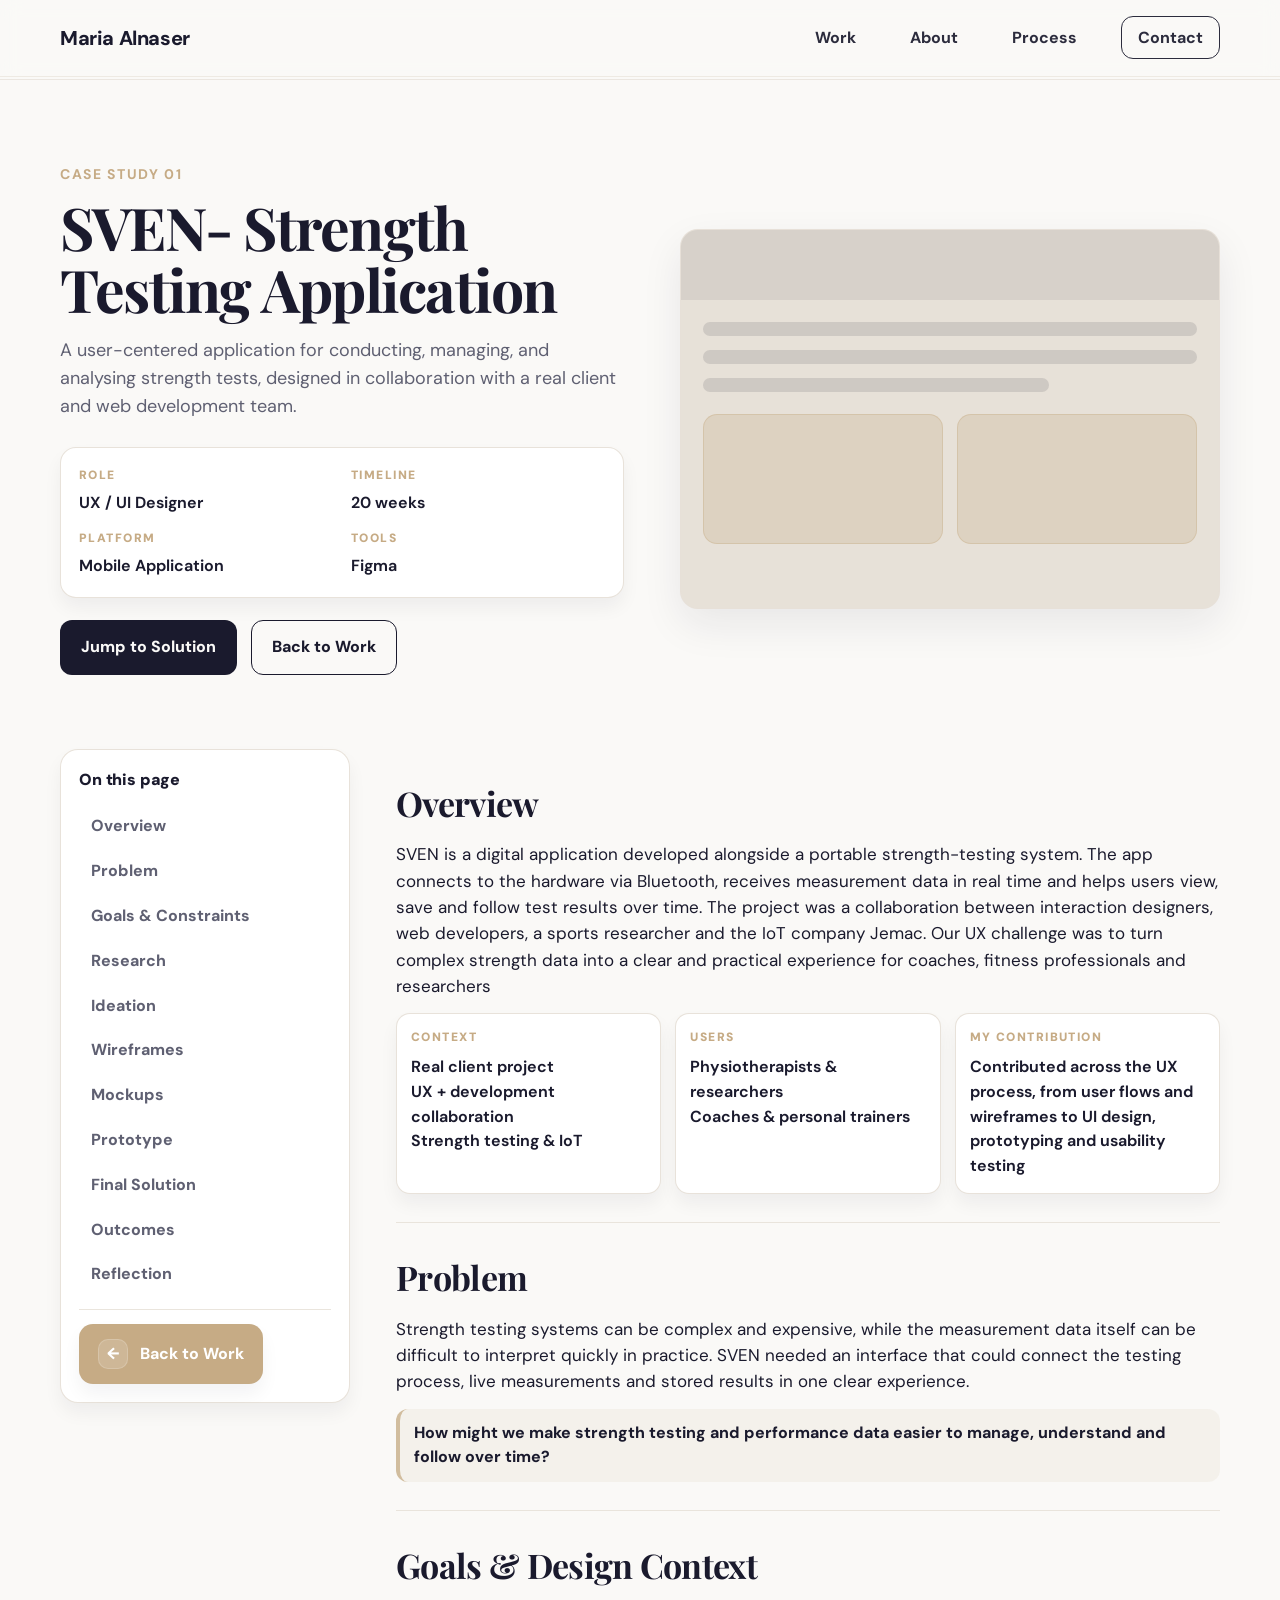
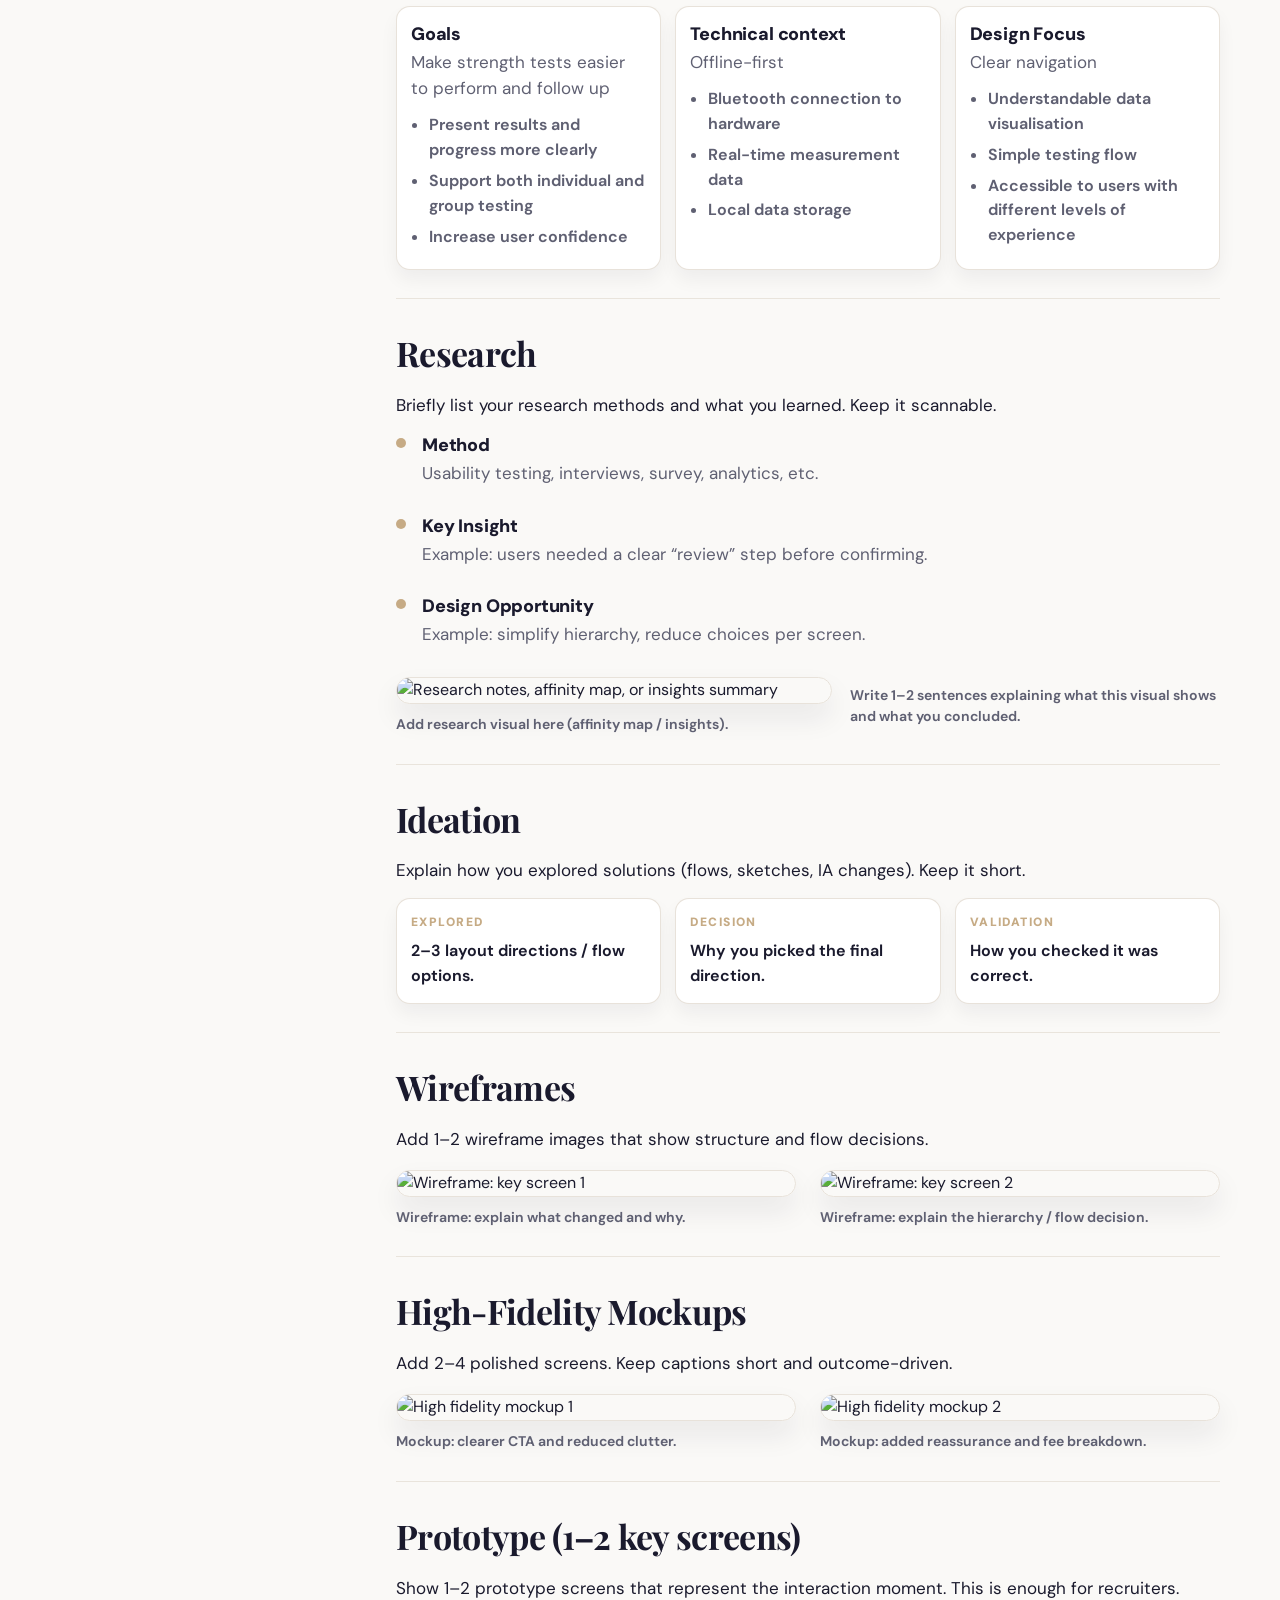
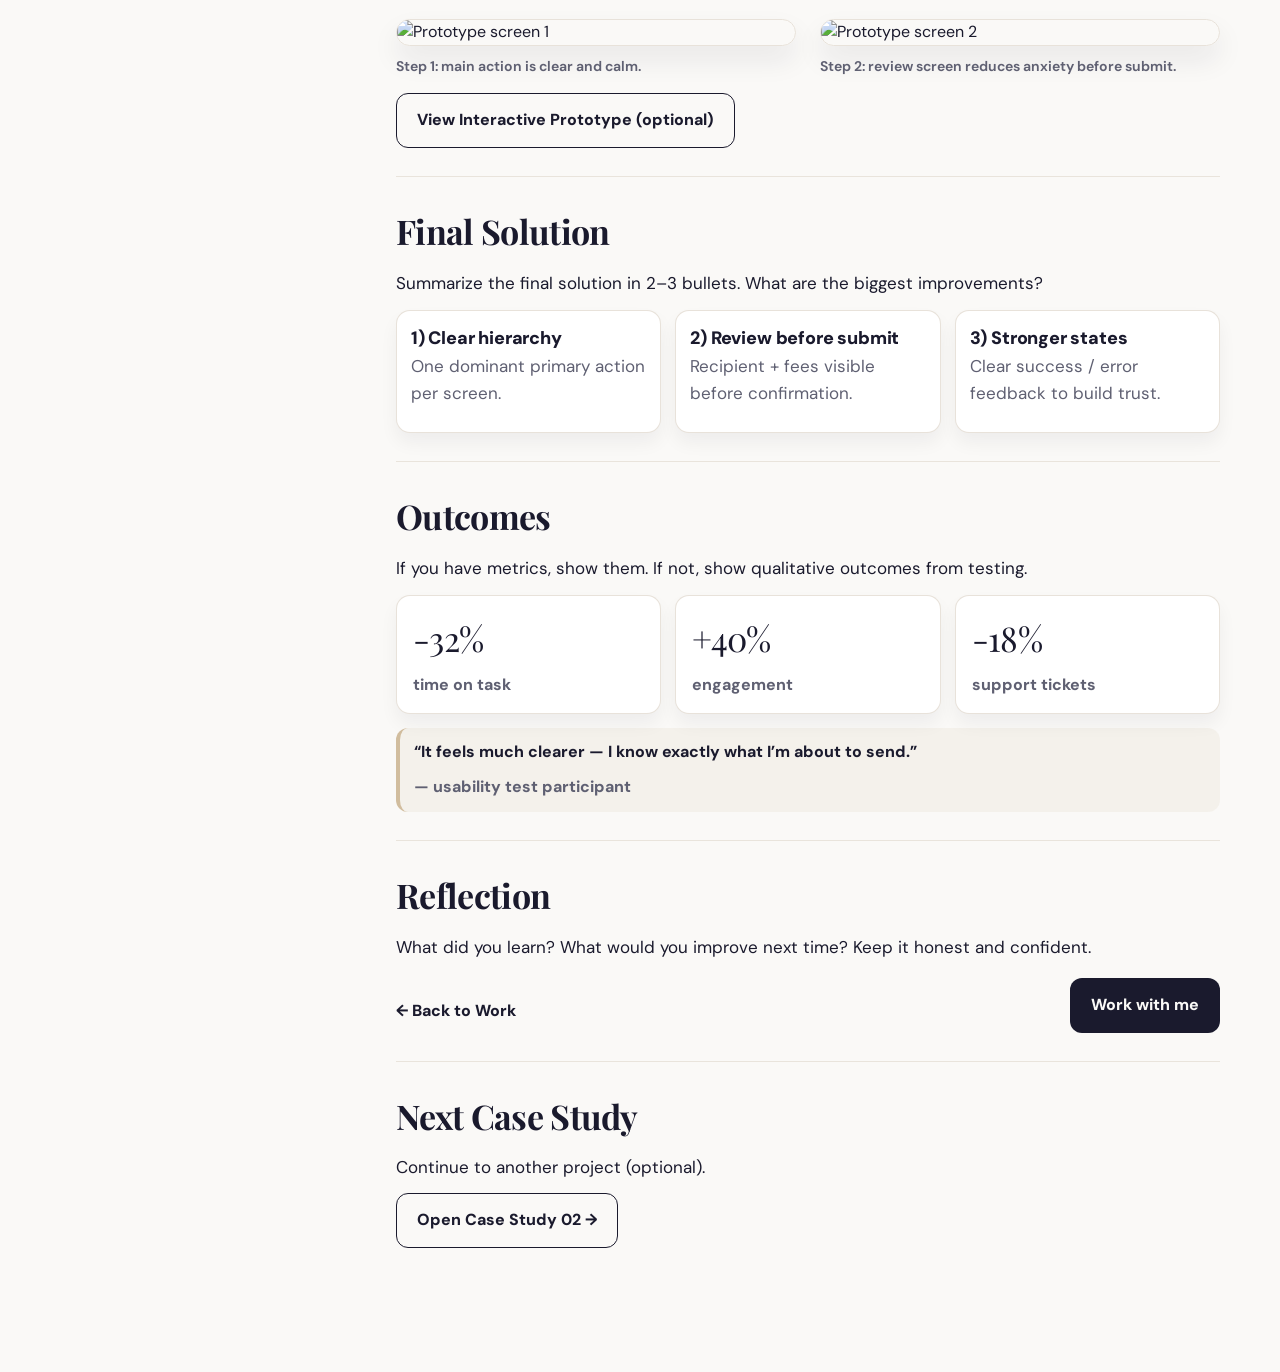
==== casestudie1.html @ 3bcdc714 "Initial portfolio commit" ====
<!doctype html>
<html lang="en">
<head>
  <meta charset="UTF-8" />
  <meta name="viewport" content="width=device-width, initial-scale=1.0" />
  <title>Case Study 01 — Project Title | Maria Alnaser</title>
  <meta name="description" content="UX case study by Maria Alnaser." />

  <!-- Same typography as your landing page -->
  <link rel="preconnect" href="https://fonts.googleapis.com" />
  <link rel="preconnect" href="https://fonts.gstatic.com" crossorigin />
  <link
    href="https://fonts.googleapis.com/css2?family=DM+Sans:wght@400;500;600;700&family=Playfair+Display:wght@600;700&display=swap"
    rel="stylesheet"
  />

  <link rel="stylesheet" href="css/styles.css" />
</head>

<body>

  <a class="skip" href="#main">Skip to content</a>

  <!-- HEADER -->
  <header class="header" data-header>
    <div class="container header__inner">
      <a class="logo" href="index.html" aria-label="Back to portfolio home">
        <span class="logo__name">Maria Alnaser</span>
      </a>

      <nav class="nav" aria-label="Primary navigation">
        <button class="nav__toggle" type="button" aria-expanded="false" aria-controls="navMenu">
          <span class="nav__bars" aria-hidden="true"></span>
          <span class="sr-only">Open menu</span>
        </button>

        <ul class="nav__menu" id="navMenu">
          <li><a class="nav__link" href="index.html#work">Work</a></li>
          <li><a class="nav__link" href="index.html#about">About</a></li>
          <li><a class="nav__link" href="index.html#process">Process</a></li>
          <li><a class="nav__link nav__cta" href="index.html#contact">Contact</a></li>
        </ul>
      </nav>
    </div>

    <!-- Optional reading progress bar (if you have JS for it) -->
    <div class="progress" aria-hidden="true">
      <div class="progress__bar" id="progressBar"></div>
    </div>
  </header>

  <main id="main">

    <!-- CASE STUDY HERO -->
    <section class="cs-hero section">
      <div class="container cs-hero__grid">
        <div class="cs-hero__content">
          <p class="kicker">CASE STUDY 01</p>

          <!-- Replace project title -->
          <h1 class="cs-hero__title">SVEN- Strength Testing Application </h1>

          <!-- Replace intro -->
          <p class="cs-hero__subtitle">
         A user-centered application for conducting, managing, and analysing strength tests, designed in collaboration with a real client and web development team.
        </p>

          <!-- Quick meta cards -->
          <dl class="cs-meta">
            <div class="cs-meta__item">
              <dt>Role</dt>
              <dd>UX / UI Designer</dd>
            </div>
            <div class="cs-meta__item">
              <dt>Timeline</dt>
              <dd> 20 weeks</dd>
            </div>
            <div class="cs-meta__item">
              <dt>Platform</dt>
              <dd>Mobile Application</dd>
            </div>
            <div class="cs-meta__item">
              <dt>Tools</dt>
              <dd>Figma</dd>
            </div>
          </dl>

          <div class="cs-hero__actions">
            <a class="btn btn--primary" href="#solution">Jump to Solution</a>
            <a class="btn btn--outline" href="index.html#work">Back to Work</a>
          </div>
        </div>

        <!-- Hero visual placeholder -->
        <div class="cs-hero__visual" aria-hidden="true">
          <!-- Replace this block with a real hero image later -->
          <div class="cs-mock cs-mock--light">
            <div class="cs-mock__top"></div>
            <div class="cs-mock__body">
            <div class="cs-mock__row"></div>
            <div class="cs-mock__row"></div>
            <div class="cs-mock__row w70"></div>
            <div class="cs-mock__cards">
            <div class="cs-mock__card"></div>
            <div class="cs-mock__card"></div>
            </div>
            </div>
          </div>
        </div>
      </div>
    </section>

    <!-- MAIN LAYOUT: TOC + CONTENT -->
    <section class="cs">
      <div class="container cs__grid">

        <!-- STICKY TOC -->
        <aside class="cs__toc" aria-label="On this page">
          <div class="toc">
            <p class="toc__title">On this page</p>
            <a class="toc__link" href="#overview">Overview</a>
            <a class="toc__link" href="#problem">Problem</a>
            <a class="toc__link" href="#goals">Goals & Constraints</a>
            <a class="toc__link" href="#research">Research</a>
            <a class="toc__link" href="#ideation">Ideation</a>
            <a class="toc__link" href="#wireframes">Wireframes</a>
            <a class="toc__link" href="#mockups">Mockups</a>
            <a class="toc__link" href="#prototype">Prototype</a>
            <a class="toc__link" href="#solution">Final Solution</a>
            <a class="toc__link" href="#outcomes">Outcomes</a>
            <a class="toc__link" href="#reflection">Reflection</a>

            <div class="toc__actions">
              <a class="pillbtn pillbtn--gold" href="index.html#work">
                <span class="pillbtn__icon" aria-hidden="true">←</span>
                Back to Work
              </a>
            </div>
          </div>
        </aside>

        <!-- CONTENT -->
        <article class="cs__content">

          <!-- OVERVIEW -->
          <section class="cs-block" id="overview" data-section>
            <h2 class="cs-h2">Overview</h2>
            <p class="cs-p">
              SVEN is a digital application developed alongside a portable strength-testing system. The app connects to the hardware via Bluetooth, receives measurement data in real time and helps users view, save and follow test results over time.
The project was a collaboration between interaction designers, web developers, a sports researcher and the IoT company Jemac. Our UX challenge was to turn complex strength data into a clear and practical experience for coaches, fitness professionals and researchers

            </p>

            <div class="cs-cards">
              <div class="cs-card">
                <p class="cs-card__kicker">Context</p>
                <p class="cs-card__text">Real client project <br>
                  UX + development collaboration <br> Strength testing & IoT</p>
              </div>
              <div class="cs-card">
                <p class="cs-card__kicker">Users</p>
                <p class="cs-card__text">Physiotherapists & researchers <br>
                  Coaches & personal trainers </p>
              </div>
              <div class="cs-card">
                <p class="cs-card__kicker">My Contribution</p>
                <p class="cs-card__text"> Contributed across the UX process, from user flows and wireframes to UI design, prototyping and usability testing</p>
              </div>
            </div>
          </section>

          <!-- PROBLEM -->
          <section class="cs-block" id="problem" data-section>
            <h2 class="cs-h2">Problem</h2>
            <p class="cs-p">
              Strength testing systems can be complex and expensive, while the measurement data itself can be difficult to interpret quickly in practice. SVEN needed an interface that could connect the testing process, live measurements and stored results in one clear experience.
            </p>

            <div class="cs-quote">
            <p>How might we make strength testing and performance data easier to manage, understand and follow over time? </p>
              
          </div>
          </section>

          <!-- GOALS & CONSTRAINTS -->
          <section class="cs-block" id="goals" data-section>
            <h2 class="cs-h2">Goals & Design Context</h2>

            <div class="cs-solution">
              <div class="cs-solution__panel">
                <h3 class="cs-h3">Goals</h3>
                <p class="cs-p muted">Make strength tests easier to perform and follow up </p>
                <ul class="cs-bullets">
                  <li>Present results and progress more clearly</li>
                  <li>Support both individual and group testing</li>
                  <li>Increase user confidence</li>
                </ul>
              </div>

              <div class="cs-solution__panel">
                <h3 class="cs-h3">Technical context</h3>
                <p class="cs-p muted">Offline-first</p>
                <ul class="cs-bullets">
                  <li>Bluetooth connection to hardware</li>
                  <li>Real-time measurement data</li>
                  <li>Local data storage</li>
                </ul>
              </div>

              <div class="cs-solution__panel">
                <h3 class="cs-h3">Design Focus</h3>
                <p class="cs-p muted">Clear navigation</p>
                <ul class="cs-bullets">
                  <li>Understandable data visualisation</li>
                  <li>Simple testing flow</li>
                  <li>Accessible to users with different levels of experience</li>
                </ul>
              </div>
            </div>
          </section>

          <!-- RESEARCH -->
          <section class="cs-block" id="research" data-section>
            <h2 class="cs-h2">Research</h2>
            <p class="cs-p">
              Briefly list your research methods and what you learned. Keep it scannable.
            </p>

            <div class="cs-list">
              <div class="cs-list__item">
                <span class="cs-dot" aria-hidden="true"></span>
                <div>
                  <h3 class="cs-h3">Method</h3>
                  <p class="cs-p muted">Usability testing, interviews, survey, analytics, etc.</p>
                </div>
              </div>

              <div class="cs-list__item">
                <span class="cs-dot" aria-hidden="true"></span>
                <div>
                  <h3 class="cs-h3">Key Insight</h3>
                  <p class="cs-p muted">Example: users needed a clear “review” step before confirming.</p>
                </div>
              </div>

              <div class="cs-list__item">
                <span class="cs-dot" aria-hidden="true"></span>
                <div>
                  <h3 class="cs-h3">Design Opportunity</h3>
                  <p class="cs-p muted">Example: simplify hierarchy, reduce choices per screen.</p>
                </div>
              </div>
            </div>

            <!-- Optional research image space -->
            <div class="cs-media">
              <figure class="cs-figure">
                <img
                  src="assets/images/cs1/research-placeholder.png"
                  alt="Research notes, affinity map, or insights summary"
                  loading="lazy"
                />
                <figcaption class="cs-caption">Add research visual here (affinity map / insights).</figcaption>
              </figure>

              <div class="cs-media__caption">
                <p class="cs-caption">
                  Write 1–2 sentences explaining what this visual shows and what you concluded.
                </p>
              </div>
            </div>
          </section>

          <!-- IDEATION -->
          <section class="cs-block" id="ideation" data-section>
            <h2 class="cs-h2">Ideation</h2>
            <p class="cs-p">
              Explain how you explored solutions (flows, sketches, IA changes). Keep it short.
            </p>

            <div class="cs-cards">
              <div class="cs-card">
                <p class="cs-card__kicker">Explored</p>
                <p class="cs-card__text">2–3 layout directions / flow options.</p>
              </div>
              <div class="cs-card">
                <p class="cs-card__kicker">Decision</p>
                <p class="cs-card__text">Why you picked the final direction.</p>
              </div>
              <div class="cs-card">
                <p class="cs-card__kicker">Validation</p>
                <p class="cs-card__text">How you checked it was correct.</p>
              </div>
            </div>
          </section>

          <!-- WIREFRAMES -->
          <section class="cs-block" id="wireframes" data-section>
            <h2 class="cs-h2">Wireframes</h2>
            <p class="cs-p">
              Add 1–2 wireframe images that show structure and flow decisions.
            </p>

            <div class="cs-image-grid">
              <figure>
                <img
                  src="assets/images/cs1/wireframe-1.png"
                  alt="Wireframe: key screen 1"
                  loading="lazy"
                />
                <figcaption class="cs-caption">Wireframe: explain what changed and why.</figcaption>
              </figure>

              <figure>
                <img
                  src="assets/images/cs1/wireframe-2.png"
                  alt="Wireframe: key screen 2"
                  loading="lazy"
                />
                <figcaption class="cs-caption">Wireframe: explain the hierarchy / flow decision.</figcaption>
              </figure>
            </div>
          </section>

          <!-- MOCKUPS -->
          <section class="cs-block" id="mockups" data-section>
            <h2 class="cs-h2">High-Fidelity Mockups</h2>
            <p class="cs-p">
              Add 2–4 polished screens. Keep captions short and outcome-driven.
            </p>

            <div class="cs-image-grid">
              <figure>
                <img
                  src="assets/images/cs1/mockup-1.png"
                  alt="High fidelity mockup 1"
                  loading="lazy"
                />
                <figcaption class="cs-caption">Mockup: clearer CTA and reduced clutter.</figcaption>
              </figure>

              <figure>
                <img
                  src="assets/images/cs1/mockup-2.png"
                  alt="High fidelity mockup 2"
                  loading="lazy"
                />
                <figcaption class="cs-caption">Mockup: added reassurance and fee breakdown.</figcaption>
              </figure>
            </div>
          </section>

          <!-- PROTOTYPE -->
          <section class="cs-block" id="prototype" data-section>
            <h2 class="cs-h2">Prototype (1–2 key screens)</h2>
            <p class="cs-p">
              Show 1–2 prototype screens that represent the interaction moment.
              This is enough for recruiters.
            </p>

            <div class="cs-prototype">
              <figure>
                <img
                  src="assets/images/cs1/prototype-1.png"
                  alt="Prototype screen 1"
                  loading="lazy"
                />
                <figcaption class="cs-caption">Step 1: main action is clear and calm.</figcaption>
              </figure>

              <figure>
                <img
                  src="assets/images/cs1/prototype-2.png"
                  alt="Prototype screen 2"
                  loading="lazy"
                />
                <figcaption class="cs-caption">Step 2: review screen reduces anxiety before submit.</figcaption>
              </figure>
            </div>

            <!-- Optional: Figma prototype link (bonus, not required) -->
            <div class="cs-prototype-link">
              <a class="btn btn--outline" href="https://figma.com/your-prototype-link" target="_blank" rel="noreferrer">
                View Interactive Prototype (optional)
              </a>
            </div>
          </section>

          <!-- FINAL SOLUTION -->
          <section class="cs-block" id="solution" data-section>
            <h2 class="cs-h2">Final Solution</h2>
            <p class="cs-p">
              Summarize the final solution in 2–3 bullets. What are the biggest improvements?
            </p>

            <div class="cs-solution">
              <div class="cs-solution__panel">
                <h3 class="cs-h3">1) Clear hierarchy</h3>
                <p class="cs-p muted">One dominant primary action per screen.</p>
              </div>
              <div class="cs-solution__panel">
                <h3 class="cs-h3">2) Review before submit</h3>
                <p class="cs-p muted">Recipient + fees visible before confirmation.</p>
              </div>
              <div class="cs-solution__panel">
                <h3 class="cs-h3">3) Stronger states</h3>
                <p class="cs-p muted">Clear success / error feedback to build trust.</p>
              </div>
            </div>
          </section>

          <!-- OUTCOMES -->
          <section class="cs-block" id="outcomes" data-section>
            <h2 class="cs-h2">Outcomes</h2>
            <p class="cs-p">
              If you have metrics, show them. If not, show qualitative outcomes from testing.
            </p>

            <div class="cs-kpis">
              <div class="kpi">
                <p class="kpi__num">-32%</p>
                <p class="kpi__label">time on task</p>
              </div>
              <div class="kpi">
                <p class="kpi__num">+40%</p>
                <p class="kpi__label">engagement</p>
              </div>
              <div class="kpi">
                <p class="kpi__num">-18%</p>
                <p class="kpi__label">support tickets</p>
              </div>
            </div>

            <div class="cs-quote">
              <p>“It feels much clearer — I know exactly what I’m about to send.”</p>
              <span class="cs-quote__by">— usability test participant</span>
            </div>
          </section>

          <!-- REFLECTION -->
          <section class="cs-block" id="reflection" data-section>
            <h2 class="cs-h2">Reflection</h2>
            <p class="cs-p">
              What did you learn? What would you improve next time? Keep it honest and confident.
            </p>

            <div class="cs-nav">
              <a class="link" href="index.html#work">← Back to Work</a>
              <a class="btn btn--primary" href="index.html#contact">Work with me</a>
            </div>
          </section>

          <!-- OPTIONAL: NEXT PROJECT (nice for flow) -->
          <section class="cs-block">
            <h2 class="cs-h2">Next Case Study</h2>
            <p class="cs-p">Continue to another project (optional).</p>
            <a class="btn btn--outline" href="casestudie2.html">Open Case Study 02 →</a>
          </section>

        </article>
      </div>
    </section>

  </main>

  <script src="script.js"></script>
</body>
</html>
---- css/styles.css ----
/* =========================
   Palette (matched to mock)
   ========================= */
   :root {
    --bg: #faf9f7;         /* warm off-white */
    --ink: #1a1a2d;        /* deep navy */
    --muted: #5f6072;      /* soft slate */
    --line: #e7e1d8;       /* light border */
    --gold: #c6ab85;       /* muted gold */
    --sand: #dac9b0;       /* beige accent */
    --tint: #f3efe8;       /* section tint */
  
    --shadow: 0 16px 40px rgba(26, 26, 45, 0.08);
    --radius: 18px;
  
    --container: 1160px;
  }
  
  *,
  *::before,
  *::after {
    box-sizing: border-box;
  }
  
  html {
    scroll-behavior: smooth;
  }
  
  body {
    margin: 0;
    background: var(--bg);
    color: var(--ink);
    font-family: "DM Sans", system-ui, -apple-system, Segoe UI, Roboto, Helvetica, Arial;
    line-height: 1.55;
  }
  
  img {
    max-width: 100%;
    display: block;
  }
  
  a {
    color: inherit;
    text-decoration: none;
  }
  
  .container {
    width: min(var(--container), calc(100% - 3rem));
    margin-inline: auto;
  }
  
  .section {
    padding: 92px 0;
  }
  
  .section--tint {
    background: var(--tint);
  }
  
  .section__head {
    text-align: center;
    margin-bottom: 52px;
  }
  
  .section__title {
    font-family: "Playfair Display", serif;
    font-size: clamp(34px, 4vw, 52px);
    letter-spacing: -0.02em;
    margin: 10px 0 0;
  }
  
  .kicker {
    margin: 0;
    font-size: 14px;
    letter-spacing: 0.12em;
    text-transform: uppercase;
    color: var(--gold);
    font-weight: 700;
  }
  
  .copy {
    color: var(--muted);
    font-size: 18px;
    margin: 0 0 14px;
  }
  
  .sr-only {
    position: absolute;
    width: 1px;
    height: 1px;
    padding: 0;
    margin: -1px;
    overflow: hidden;
    clip: rect(0, 0, 0, 0);
    border: 0;
  }
  
  .skip {
    position: absolute;
    left: -999px;
    top: 12px;
    padding: 10px 12px;
    background: #fff;
    border: 1px solid var(--line);
    border-radius: 10px;
    z-index: 9999;
  }
  .skip:focus {
    left: 12px;
  }
  
  /* =========================
     Header / Nav
     ========================= */
  .header {
    position: sticky;
    top: 0;
    z-index: 50;
    background: rgba(250, 249, 247, 0.84);
    backdrop-filter: blur(10px);
    border-bottom: 1px solid rgba(231, 225, 216, 0.75);
  }
  
  .header__inner {
    height: 76px;
    display: flex;
    align-items: center;
    justify-content: space-between;
    gap: 16px;
  }
  
  .logo__name {
    font-weight: 800;
    letter-spacing: -0.02em;
    font-size: 20px;
  }
  
  .nav__menu {
    list-style: none;
    margin: 0;
    padding: 0;
    display: flex;
    align-items: center;
    gap: 34px;
  }
  
  .nav__link {
    font-weight: 700;
    color: var(--ink);
    opacity: 0.92;
    padding: 10px 10px;
    border-radius: 12px;
  }
  
  .nav__link:hover {
    background: rgba(198, 171, 133, 0.12);
  }
  
  .nav__link.is-active {
    background: rgba(198, 171, 133, 0.16);
  }
  
  .nav__cta {
    border: 1px solid var(--ink);
    padding: 10px 16px;
    border-radius: 12px;
  }
  
  .nav__toggle {
    display: none;
    width: 44px;
    height: 44px;
    border-radius: 12px;
    border: 1px solid var(--line);
    background: #fff;
  }
  
  .nav__bars {
    width: 18px;
    height: 2px;
    background: var(--ink);
    display: inline-block;
    position: relative;
  }
  .nav__bars::before,
  .nav__bars::after {
    content: "";
    position: absolute;
    left: 0;
    width: 18px;
    height: 2px;
    background: var(--ink);
  }
  .nav__bars::before {
    top: -6px;
  }
  .nav__bars::after {
    top: 6px;
  }
  
  /* Mobile nav */
  @media (max-width: 860px) {
    .nav__toggle {
      display: inline-grid;
      place-items: center;
      cursor: pointer;
    }
  
    .nav__menu {
      position: absolute;
      right: 1.5rem;
      top: 76px;
      width: min(360px, calc(100% - 3rem));
      padding: 14px;
      background: #fff;
      border: 1px solid var(--line);
      border-radius: 18px;
      box-shadow: var(--shadow);
      display: grid;
      gap: 6px;
      transform: translateY(-6px);
      opacity: 0;
      pointer-events: none;
      transition: opacity 150ms ease, transform 150ms ease;
    }
  
    .nav__menu.is-open {
      opacity: 1;
      transform: translateY(10px);
      pointer-events: auto;
    }
  
    .nav__menu li {
      width: 100%;
    }
  
    .nav__link {
      display: block;
      width: 100%;
      padding: 12px 14px;
    }
  
    .nav__cta {
      text-align: center;
    }
  }
  
  /* =========================
     Hero
     ========================= */
  .hero {
    padding: 76px 0 60px;
  }
  
  .hero__grid {
    display: grid;
    grid-template-columns: 1.05fr 0.95fr;
    gap: 56px;
    align-items: center;
  }
  
  .hero__title {
    font-family: "Playfair Display", serif;
    font-size: clamp(44px, 5vw, 74px);
    line-height: 1.02;
    letter-spacing: -0.03em;
    margin: 10px 0 0;
  }
  
  .hero__subtitle {
    margin: 22px 0 0;
    color: var(--muted);
    font-size: 18px;
    max-width: 52ch;
  }
  
  .hero__actions {
    display: flex;
    gap: 14px;
    margin-top: 34px;
    flex-wrap: wrap;
  }
  
  /* Buttons */
  .btn {
    display: inline-flex;
    align-items: center;
    justify-content: center;
    gap: 10px;
    border-radius: 12px;
    padding: 14px 20px;
    font-weight: 800;
    border: 1px solid transparent;
  }
  
  .btn--primary {
    background: var(--ink);
    color: var(--bg);
  }
  
  .btn--outline {
    background: transparent;
    color: var(--ink);
    border-color: var(--ink);
  }
  
  .btn:hover {
    transform: translateY(-1px);
  }
  
  .btn__icon {
    display: inline-block;
    transform: translateY(1px);
  }
  
  .hero__visual {
    display: flex;
    justify-content: flex-end;
    position: relative;
    min-height: 420px;
  }
  
  .avatar {
    width: min(520px, 42vw);
    aspect-ratio: 1 / 1;
    border-radius: 999px;
    position: relative;
    background: #e2ddd5;
    display: grid;
    place-items: center;
  }
  
  .avatar__ring {
    position: absolute;
    inset: 26px;
    border-radius: 999px;
    background: linear-gradient(135deg, rgba(198, 171, 133, 0.15), rgba(26, 26, 45, 0.05));
    box-shadow: inset 0 0 0 1px rgba(231, 225, 216, 0.9);
  }
  
  .avatar__inner {
    width: 62%;
    height: 62%;
    position: relative;
  }
  
  .avatar__head {
    width: 46%;
    aspect-ratio: 1 / 1;
    background: #3b3b4d;
    border-radius: 999px;
    margin: 0 auto;
  }
  
  .avatar__body {
    width: 100%;
    height: 64%;
    background: #3b3b4d;
    border-radius: 999px;
    margin: 14px auto 0;
  }
  
  .blob--small {
    position: absolute;
    width: 110px;
    height: 110px;
    right: 18px;
    bottom: -10px;
    border-radius: 999px;
    background: var(--sand);
  }
  
  @media (max-width: 980px) {
    .hero__grid {
      grid-template-columns: 1fr;
    }
    .hero__visual {
      justify-content: center;
      min-height: 360px;
    }
    .avatar {
      width: min(520px, 84vw);
    }
  }
  
  /* =========================
     Work Cards
     ========================= */
  .cards {
    display: grid;
    grid-template-columns: repeat(3, 1fr);
    gap: 34px;
  }
  
  .card {
    display: grid;
    gap: 18px;
  }
  
  .card__thumb {
    border-radius: 10px;
    height: 260px;
    overflow: hidden;
    border: 1px solid rgba(231, 225, 216, 0.9);
    box-shadow: 0 10px 20px rgba(26, 26, 45, 0.06);
  }
  
  .card__thumb--light {
    background: #dedbd5;
  }
  
  .card__thumb--navy {
    background: #1c1d2b;
    border-color: rgba(26, 26, 45, 0.4);
  }
  
  .card__thumb--sand {
    background: #c9aa78;
    border-color: rgba(198, 171, 133, 0.8);
  }
  
  .meta {
    margin: 0;
    font-size: 13px;
    letter-spacing: 0.12em;
    text-transform: uppercase;
    color: var(--gold);
    font-weight: 800;
  }
  
  .card__title {
    margin: 8px 0 0;
    font-family: "Playfair Display", serif;
    font-size: 26px;
    letter-spacing: -0.02em;
  }
  
  .card__text {
    margin: 10px 0 0;
    color: var(--muted);
    font-size: 16px;
  }
  
  .link {
    display: inline-flex;
    gap: 10px;
    align-items: center;
    font-weight: 800;
    margin-top: 12px;
    padding: 6px 0;
  }
  .link:hover {
    opacity: 0.85;
  }
  
  /* Thumbnail UI blocks (to match mock style) */
  .thumb-ui {
    height: 100%;
    padding: 26px;
    display: grid;
    gap: 18px;
  }
  .thumb-ui__top {
    height: 46px;
    background: rgba(26, 26, 45, 0.12);
    border-radius: 6px;
  }
  
  .thumb-ui__grid {
    display: grid;
    grid-template-columns: 1fr 1fr;
    gap: 18px;
    height: 100%;
  }
  .thumb-ui__left {
    background: rgba(198, 171, 133, 0.35);
    border-radius: 6px;
    display: grid;
    place-items: center;
  }
  .thumb-ui__circle {
    width: 70px;
    height: 70px;
    border-radius: 999px;
    background: rgba(26, 26, 45, 0.22);
  }
  .thumb-ui__right {
    display: grid;
    gap: 18px;
  }
  .thumb-ui__bar {
    background: rgba(26, 26, 45, 0.12);
    border-radius: 6px;
  }
  
  .thumb-ui--dark {
    padding: 22px;
    gap: 16px;
  }
  .thumb-ui__tiles {
    display: grid;
    grid-template-columns: 1fr 1fr;
    gap: 16px;
  }
  .thumb-ui__tile {
    height: 96px;
    border-radius: 8px;
    background: rgba(255, 255, 255, 0.08);
  }
  .thumb-ui__panel {
    height: 110px;
    border-radius: 8px;
    background: rgba(218, 201, 176, 0.25);
    position: relative;
    overflow: hidden;
  }
  .thumb-ui__lines {
    position: absolute;
    left: 18px;
    top: 46px;
    width: 40%;
    height: 3px;
    background: rgba(255, 255, 255, 0.25);
    box-shadow: 0 12px 0 rgba(255, 255, 255, 0.18);
  }
  .thumb-ui__dot {
    width: 44px;
    height: 44px;
    border-radius: 999px;
    background: rgba(198, 171, 133, 0.55);
    position: absolute;
    left: 60px;
    top: 48px;
  }
  
  .thumb-ui--sand {
    padding: 22px;
    display: grid;
    place-items: center;
  }
  .thumb-ui__frame {
    width: 82%;
    height: 72%;
    border-radius: 10px;
    background: rgba(250, 249, 247, 0.95);
    border: 1px solid rgba(231, 225, 216, 0.95);
    padding: 16px;
    display: grid;
    gap: 14px;
  }
  .thumb-ui__frameTop {
    height: 36px;
    border-radius: 6px;
    background: rgba(26, 26, 45, 0.10);
  }
  .thumb-ui__frameGrid {
    display: grid;
    grid-template-columns: 1fr 1fr;
    gap: 12px;
    align-items: center;
  }
  .thumb-ui__avatar {
    width: 54px;
    height: 54px;
    border-radius: 999px;
    background: rgba(198, 171, 133, 0.65);
    margin-left: 6px;
  }
  .thumb-ui__chips {
    display: grid;
    gap: 10px;
  }
  .thumb-ui__chips div {
    height: 22px;
    border-radius: 6px;
    background: rgba(26, 26, 45, 0.10);
  }
  
  @media (max-width: 1020px) {
    .cards {
      grid-template-columns: 1fr;
      gap: 44px;
    }
    .card__thumb {
      height: 280px;
    }
  }
  
  /* =========================
     About
     ========================= */
  .about {
    display: grid;
    grid-template-columns: 1fr 1.05fr;
    gap: 56px;
    align-items: center;
  }
  
  .about__art {
    border-radius: 14px;
    background: #e7e1d8;
    height: 520px;
    position: relative;
    overflow: hidden;
    border: 1px solid rgba(231, 225, 216, 0.9);
  }
  
  .about__circle {
    width: 220px;
    height: 220px;
    border-radius: 999px;
    background: #3b3b4d;
    position: absolute;
    left: 50%;
    top: 45%;
    transform: translate(-75%, -70%);
  }
  .about__base {
    width: 320px;
    height: 320px;
    border-radius: 999px;
    background: #3b3b4d;
    position: absolute;
    left: 48%;
    top: 58%;
    transform: translate(-75%, -30%);
  }
  .about__accent {
    width: 200px;
    height: 200px;
    background: rgba(198, 171, 133, 0.6);
    position: absolute;
    right: 0;
    bottom: 120px;
  }
  
  .chips {
    display: flex;
    flex-wrap: wrap;
    gap: 12px;
    margin-top: 26px;
  }
  
  .chip {
    background: rgba(250, 249, 247, 0.7);
    border: 1px solid rgba(231, 225, 216, 0.95);
    padding: 10px 14px;
    border-radius: 999px;
    font-weight: 700;
    color: var(--ink);
    font-size: 14px;
  }
  
  @media (max-width: 980px) {
    .about {
      grid-template-columns: 1fr;
    }
    .about__art {
      height: 420px;
    }
  }
  
  /* =========================
     Process
     ========================= */
  .steps {
    display: grid;
    grid-template-columns: repeat(5, 1fr);
    gap: 18px;
  }
  
  .step {
    border: 1px solid rgba(231, 225, 216, 0.95);
    background: #fff;
    border-radius: 14px;
    padding: 18px 18px 20px;
    box-shadow: 0 10px 20px rgba(26, 26, 45, 0.05);
  }
  
  .icon {
    width: 44px;
    height: 44px;
    border-radius: 12px;
    border: 1px solid rgba(231, 225, 216, 0.95);
    background: rgba(198, 171, 133, 0.12);
    display: grid;
    place-items: center;
    color: var(--ink);
  }
  
  .icon svg {
    width: 22px;
    height: 22px;
  }
  
  .step__title {
    margin: 14px 0 6px;
    font-family: "Playfair Display", serif;
    font-size: 20px;
  }
  
  .step__text {
    margin: 0;
    color: var(--muted);
    font-size: 15px;
  }
  
  @media (max-width: 1100px) {
    .steps {
      grid-template-columns: repeat(2, 1fr);
    }
  }
  @media (max-width: 560px) {
    .steps {
      grid-template-columns: 1fr;
    }
  }
  
  /* =========================
     CTA / Footer
     ========================= */
  .cta {
    padding: 100px 0;
    text-align: center;
  }
  
  .cta__inner {
    display: grid;
    gap: 18px;
    justify-items: center;
  }
  
  .cta__title {
    font-family: "Playfair Display", serif;
    font-size: clamp(36px, 4vw, 58px);
    margin: 0;
    letter-spacing: -0.02em;
  }
  
  .cta__actions {
    display: flex;
    gap: 18px;
    flex-wrap: wrap;
    justify-content: center;
    margin-top: 20px;
  }
  
  .pillbtn {
    display: inline-flex;
    align-items: center;
    gap: 12px;
    padding: 14px 18px;
    border-radius: 14px;
    background: #fff;
    border: 1px solid rgba(231, 225, 216, 0.95);
    font-weight: 800;
    box-shadow: 0 10px 18px rgba(26, 26, 45, 0.05);
  }
  
  .pillbtn__icon {
    width: 30px;
    height: 30px;
    border-radius: 10px;
    display: grid;
    place-items: center;
    background: rgba(26, 26, 45, 0.06);
    border: 1px solid rgba(231, 225, 216, 0.95);
    font-weight: 900;
  }
  
  .pillbtn--gold {
    background: var(--gold);
    border-color: rgba(198, 171, 133, 0.9);
    color: #fff;
  }
  .pillbtn--gold .pillbtn__icon {
    background: rgba(255, 255, 255, 0.15);
    border-color: rgba(255, 255, 255, 0.18);
  }
  
  .fineprint {
    margin: 22px 0 0;
    color: var(--muted);
    font-size: 14px;
  }
  
  /* Reduce motion */
  @media (prefers-reduced-motion: reduce) {
    html {
      scroll-behavior: auto;
    }
    .btn:hover {
      transform: none;
    }
  }

  /* =========================================================
   CASE STUDY STYLES (Paste at bottom of styles.css)
   Matches: warm cream bg, navy text, muted gold accents
   Uses same fonts: DM Sans + Playfair Display
========================================================= */

/* Optional: reading progress bar (if JS exists) */
.progress {
  height: 3px;
  background: transparent;
  border-top: 1px solid rgba(231, 225, 216, 0.65);
}
.progress__bar {
  height: 3px;
  width: 0%;
  background: var(--gold);
}

/* ---------------------------------------------------------
   Case Study Hero
--------------------------------------------------------- */
.cs-hero {
  padding: 84px 0 54px;
}

.cs-hero__grid {
  display: grid;
  grid-template-columns: 1.05fr 0.95fr;
  gap: 56px;
  align-items: center;
}

.cs-hero__title {
  font-family: "Playfair Display", serif;
  font-size: clamp(44px, 4.6vw, 70px);
  line-height: 1.05;
  margin: 10px 0 0;
  letter-spacing: -0.03em;
}

.cs-hero__subtitle {
  margin: 18px 0 0;
  color: var(--muted);
  font-size: 18px;
  max-width: 60ch;
}

.cs-hero__actions {
  display: flex;
  gap: 14px;
  flex-wrap: wrap;
  margin-top: 22px;
}

/* Meta panel */
.cs-meta {
  margin: 26px 0 0;
  padding: 18px;
  border-radius: 16px;
  border: 1px solid rgba(231, 225, 216, 0.95);
  background: #fff;
  display: grid;
  grid-template-columns: repeat(2, minmax(0, 1fr));
  gap: 14px 18px;
  box-shadow: 0 10px 18px rgba(26, 26, 45, 0.05);
}

.cs-meta__item dt {
  font-weight: 900;
  font-size: 12px;
  letter-spacing: 0.12em;
  text-transform: uppercase;
  color: var(--gold);
}

.cs-meta__item dd {
  margin: 6px 0 0;
  color: var(--ink);
  font-weight: 650;
}

/* Hero visual mock placeholder */
.cs-hero__visual {
  display: grid;
  justify-content: end;
}

.cs-mock {
  width: min(540px, 44vw);
  height: 380px;
  border-radius: 18px;
  border: 1px solid rgba(231, 225, 216, 0.95);
  background: #e7e1d8;
  box-shadow: var(--shadow);
  overflow: hidden;
  transition: transform 260ms cubic-bezier(0.2, 0.8, 0.2, 1), box-shadow 260ms cubic-bezier(0.2, 0.8, 0.2, 1);
}

.cs-mock:hover {
  transform: translateY(-4px);
  box-shadow: 0 20px 44px rgba(26, 26, 45, 0.10);
}

.cs-mock__top {
  height: 70px;
  background: rgba(26, 26, 45, 0.08);
}

.cs-mock__body {
  padding: 22px;
  display: grid;
  gap: 14px;
}

.cs-mock__row {
  height: 14px;
  border-radius: 999px;
  background: rgba(26, 26, 45, 0.12);
}

.cs-mock__row.w70 {
  width: 70%;
}

.cs-mock__cards {
  display: grid;
  grid-template-columns: repeat(2, 1fr);
  gap: 14px;
  margin-top: 8px;
}

.cs-mock__card {
  height: 130px;
  border-radius: 14px;
  background: rgba(198, 171, 133, 0.28);
  border: 1px solid rgba(198, 171, 133, 0.38);
}

/* ---------------------------------------------------------
   Case Study Layout
--------------------------------------------------------- */
.cs {
  padding: 20px 0 96px;
}

.cs__grid {
  display: grid;
  grid-template-columns: 290px 1fr;
  gap: 46px;
  align-items: start;
}

.cs__toc {
  position: sticky;
  top: 110px;
}

/* TOC card */
.toc {
  border: 1px solid rgba(231, 225, 216, 0.95);
  border-radius: 18px;
  padding: 18px;
  background: #fff;
  box-shadow: 0 10px 18px rgba(26, 26, 45, 0.05);
}

.toc__title {
  margin: 0 0 12px;
  font-weight: 900;
  letter-spacing: -0.01em;
}

.toc__link {
  display: block;
  padding: 10px 12px;
  border-radius: 12px;
  font-weight: 750;
  color: var(--muted);
  transition: background 180ms ease, color 180ms ease, transform 180ms ease;
}

.toc__link:hover {
  background: rgba(198, 171, 133, 0.14);
  color: var(--ink);
  transform: translateY(-1px);
}

.toc__link.is-active {
  background: rgba(198, 171, 133, 0.18);
  color: var(--ink);
}

.toc__actions {
  margin-top: 12px;
  padding-top: 14px;
  border-top: 1px solid rgba(231, 225, 216, 0.85);
}

/* Content blocks */
.cs__content {
  min-width: 0;
}

.cs-block {
  padding: 28px 0;
  border-bottom: 1px solid rgba(231, 225, 216, 0.85);
}

.cs-block:last-child {
  border-bottom: none;
}

.cs-h2 {
  font-family: "Playfair Display", serif;
  font-size: 34px;
  margin: 0 0 12px;
  letter-spacing: -0.02em;
}

.cs-h3 {
  margin: 0;
  font-size: 18px;
  font-weight: 850;
  letter-spacing: -0.01em;
}

.cs-p {
  margin: 0 0 12px;
  color: var(--ink);
  font-size: 17px;
}

.cs-p.muted,
.cs-p .muted {
  color: var(--muted);
}

/* ---------------------------------------------------------
   Small content cards
--------------------------------------------------------- */
.cs-cards {
  display: grid;
  grid-template-columns: repeat(3, 1fr);
  gap: 14px;
  margin-top: 14px;
}

.cs-card {
  background: #fff;
  border: 1px solid rgba(231, 225, 216, 0.95);
  border-radius: 14px;
  padding: 14px;
  box-shadow: 0 10px 18px rgba(26, 26, 45, 0.05);
}

.cs-card__kicker {
  margin: 0;
  font-size: 12px;
  letter-spacing: 0.12em;
  text-transform: uppercase;
  color: var(--gold);
  font-weight: 900;
}

.cs-card__text {
  margin: 8px 0 0;
  color: var(--ink);
  font-weight: 650;
}

/* Quote / callout */
.cs-quote {
  margin-top: 14px;
  border-left: 4px solid rgba(198, 171, 133, 0.75);
  padding: 12px 14px;
  background: rgba(198, 171, 133, 0.10);
  border-radius: 12px;
}

.cs-quote p {
  margin: 0;
  font-weight: 750;
  color: var(--ink);
}

.cs-quote__by {
  display: inline-block;
  margin-top: 10px;
  color: var(--muted);
  font-weight: 750;
}

/* Bullets */
.cs-bullets {
  margin: 10px 0 0;
  padding-left: 18px;
  color: var(--muted);
  font-weight: 650;
}

.cs-bullets li {
  margin: 6px 0;
}

/* Findings list */
.cs-list {
  display: grid;
  gap: 14px;
  margin-top: 14px;
}

.cs-list__item {
  display: grid;
  grid-template-columns: 14px 1fr;
  gap: 12px;
  align-items: start;
}

.cs-dot {
  width: 10px;
  height: 10px;
  margin-top: 6px;
  border-radius: 999px;
  background: var(--gold);
}

/* ---------------------------------------------------------
   Media blocks (image + caption)
--------------------------------------------------------- */
.cs-media {
  display: grid;
  grid-template-columns: 1fr 0.85fr;
  gap: 18px;
  margin-top: 18px;
  align-items: center;
}

.cs-figure {
  margin: 0;
}

.cs-figure img {
  width: 100%;
  border-radius: 16px;
  border: 1px solid rgba(231, 225, 216, 0.95);
  box-shadow: 0 14px 28px rgba(26, 26, 45, 0.08);
  transition: transform 220ms cubic-bezier(0.2, 0.8, 0.2, 1);
}

.cs-figure img:hover {
  transform: translateY(-3px);
}

.cs-caption {
  margin: 10px 0 0;
  color: var(--muted);
  font-weight: 650;
  font-size: 14px;
}

.cs-media__caption .cs-caption {
  margin-top: 0;
}

/* Image grid (wireframes + mockups) */
.cs-image-grid {
  display: grid;
  grid-template-columns: 1fr 1fr;
  gap: 24px;
  margin-top: 18px;
}

.cs-image-grid figure {
  margin: 0;
}

.cs-image-grid img {
  width: 100%;
  border-radius: 18px;
  border: 1px solid rgba(231, 225, 216, 0.95);
  box-shadow: 0 14px 28px rgba(26, 26, 45, 0.08);
  transition: transform 220ms cubic-bezier(0.2, 0.8, 0.2, 1);
}

.cs-image-grid img:hover {
  transform: translateY(-4px);
}

/* Prototype (2 images side-by-side) */
.cs-prototype {
  display: grid;
  grid-template-columns: 1fr 1fr;
  gap: 24px;
  margin-top: 18px;
}

.cs-prototype figure {
  margin: 0;
}

.cs-prototype img {
  width: 100%;
  border-radius: 18px;
  border: 1px solid rgba(231, 225, 216, 0.95);
  box-shadow: 0 14px 28px rgba(26, 26, 45, 0.08);
  transition: transform 220ms cubic-bezier(0.2, 0.8, 0.2, 1);
}

.cs-prototype img:hover {
  transform: translateY(-4px);
}

.cs-prototype-link {
  margin-top: 16px;
}

/* ---------------------------------------------------------
   Solution panels
--------------------------------------------------------- */
.cs-solution {
  display: grid;
  grid-template-columns: repeat(3, 1fr);
  gap: 14px;
  margin-top: 14px;
}

.cs-solution__panel {
  background: #fff;
  border: 1px solid rgba(231, 225, 216, 0.95);
  border-radius: 14px;
  padding: 14px;
  box-shadow: 0 10px 18px rgba(26, 26, 45, 0.05);
}

/* ---------------------------------------------------------
   KPI / Results
--------------------------------------------------------- */
.cs-kpis {
  display: grid;
  grid-template-columns: repeat(3, 1fr);
  gap: 14px;
  margin: 14px 0 14px;
}

.kpi {
  background: #fff;
  border: 1px solid rgba(231, 225, 216, 0.95);
  border-radius: 14px;
  padding: 16px;
  box-shadow: 0 10px 18px rgba(26, 26, 45, 0.05);
}

.kpi__num {
  margin: 0;
  font-family: "Playfair Display", serif;
  font-size: 34px;
  letter-spacing: -0.02em;
  color: var(--ink);
}

.kpi__label {
  margin: 8px 0 0;
  color: var(--muted);
  font-weight: 750;
  text-transform: lowercase;
}

/* Bottom nav */
.cs-nav {
  margin-top: 18px;
  display: flex;
  justify-content: space-between;
  gap: 14px;
  flex-wrap: wrap;
}

/* ---------------------------------------------------------
   Responsive
--------------------------------------------------------- */
@media (max-width: 1020px) {
  .cs-hero__grid {
    grid-template-columns: 1fr;
  }
  .cs-hero__visual {
    justify-content: start;
  }
  .cs-mock {
    width: min(720px, 100%);
  }

  .cs__grid {
    grid-template-columns: 1fr;
  }
  .cs__toc {
    position: relative;
    top: auto;
  }

  .cs-cards,
  .cs-solution,
  .cs-kpis,
  .cs-image-grid,
  .cs-prototype {
    grid-template-columns: 1fr;
  }

  .cs-media {
    grid-template-columns: 1fr;
  }

  .cs-meta {
    grid-template-columns: 1fr;
  }
}
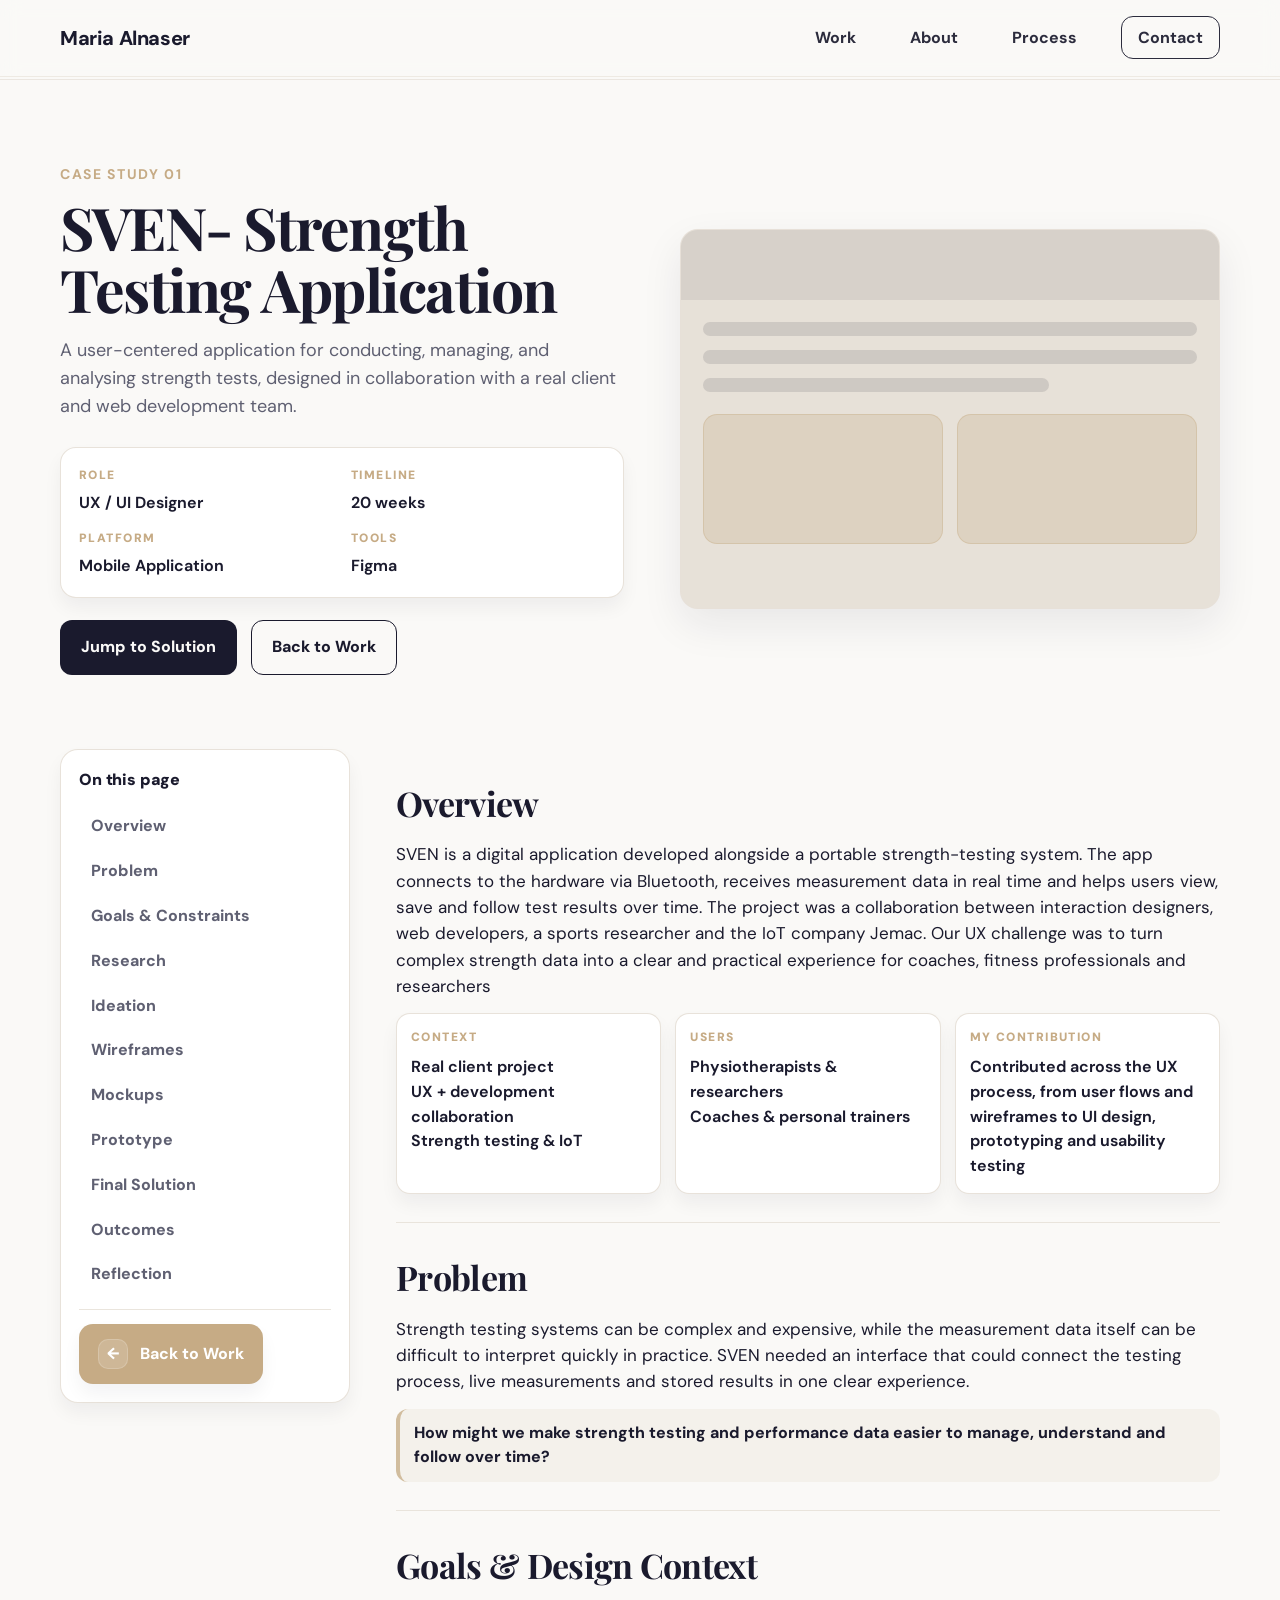
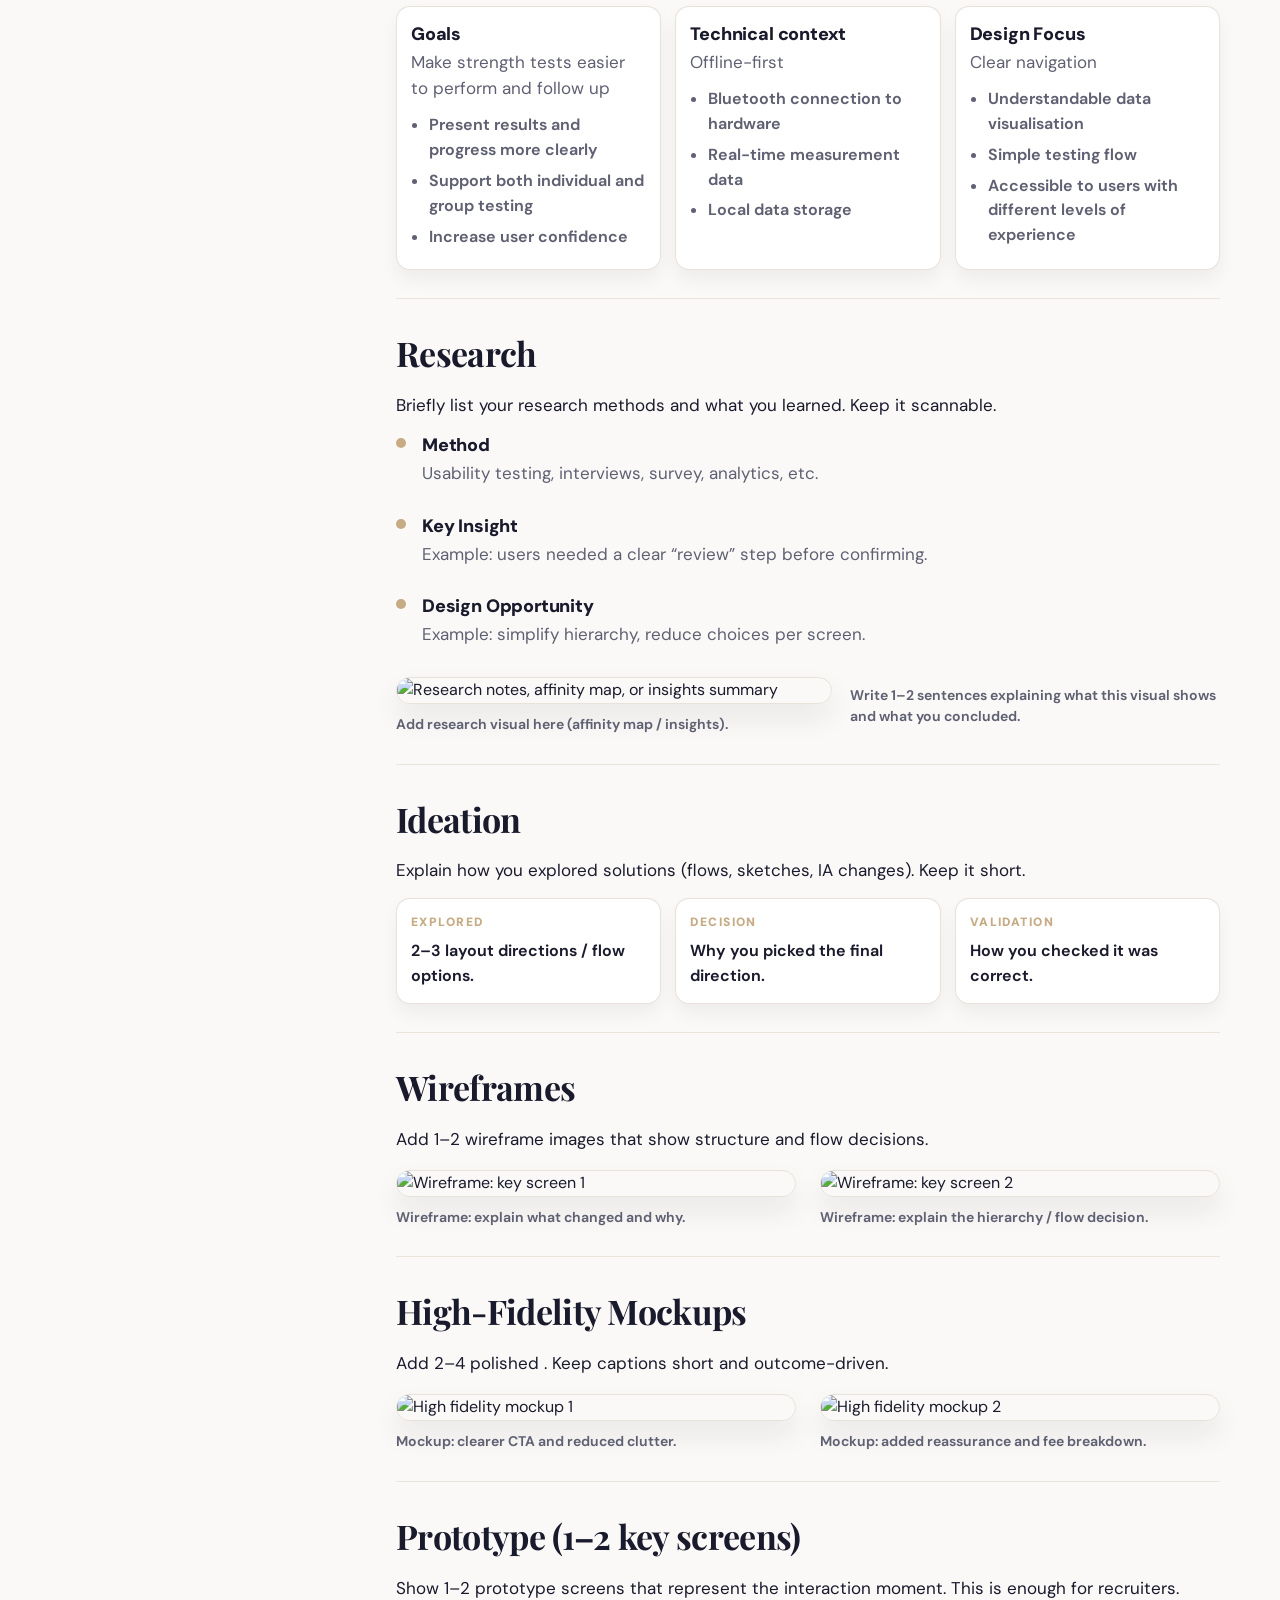
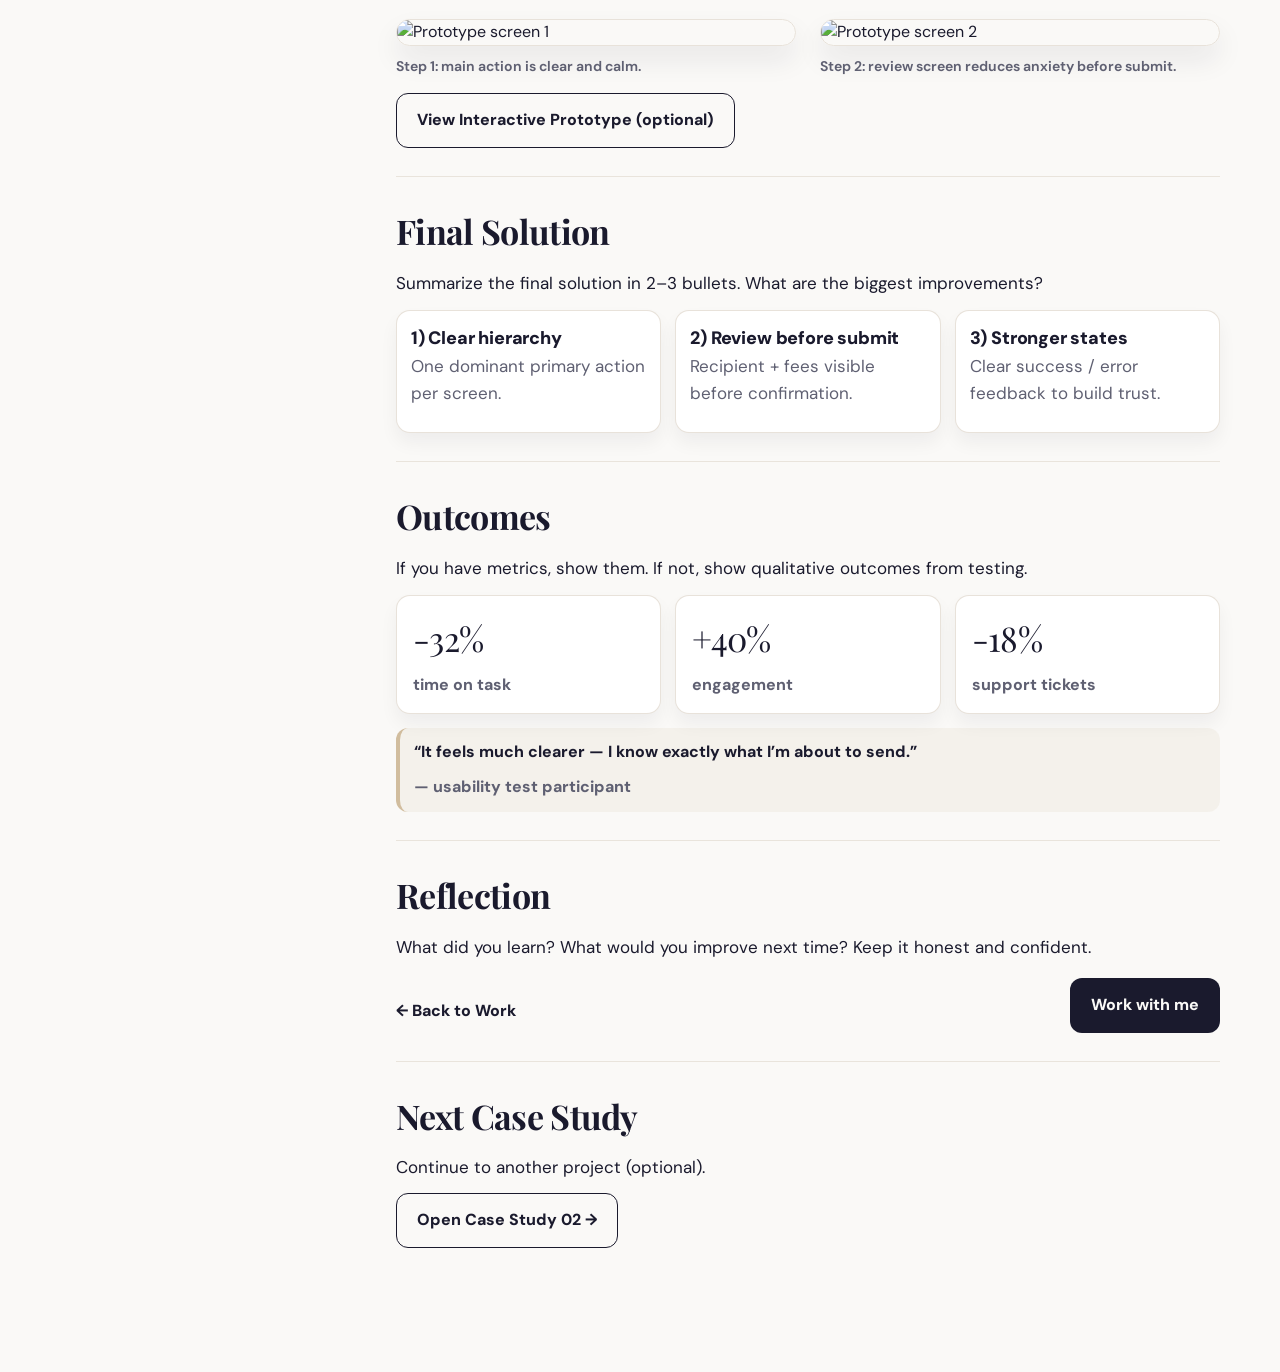
==== commit 19625397: "Update case study" ====
--- a/casestudie1.html
+++ b/casestudie1.html
@@ -326,7 +326,7 @@
           <section class="cs-block" id="mockups" data-section>
             <h2 class="cs-h2">High-Fidelity Mockups</h2>
             <p class="cs-p">
-              Add 2–4 polished screens. Keep captions short and outcome-driven.
+              Add 2–4 polished . Keep captions short and outcome-driven.
             </p>
 
             <div class="cs-image-grid">
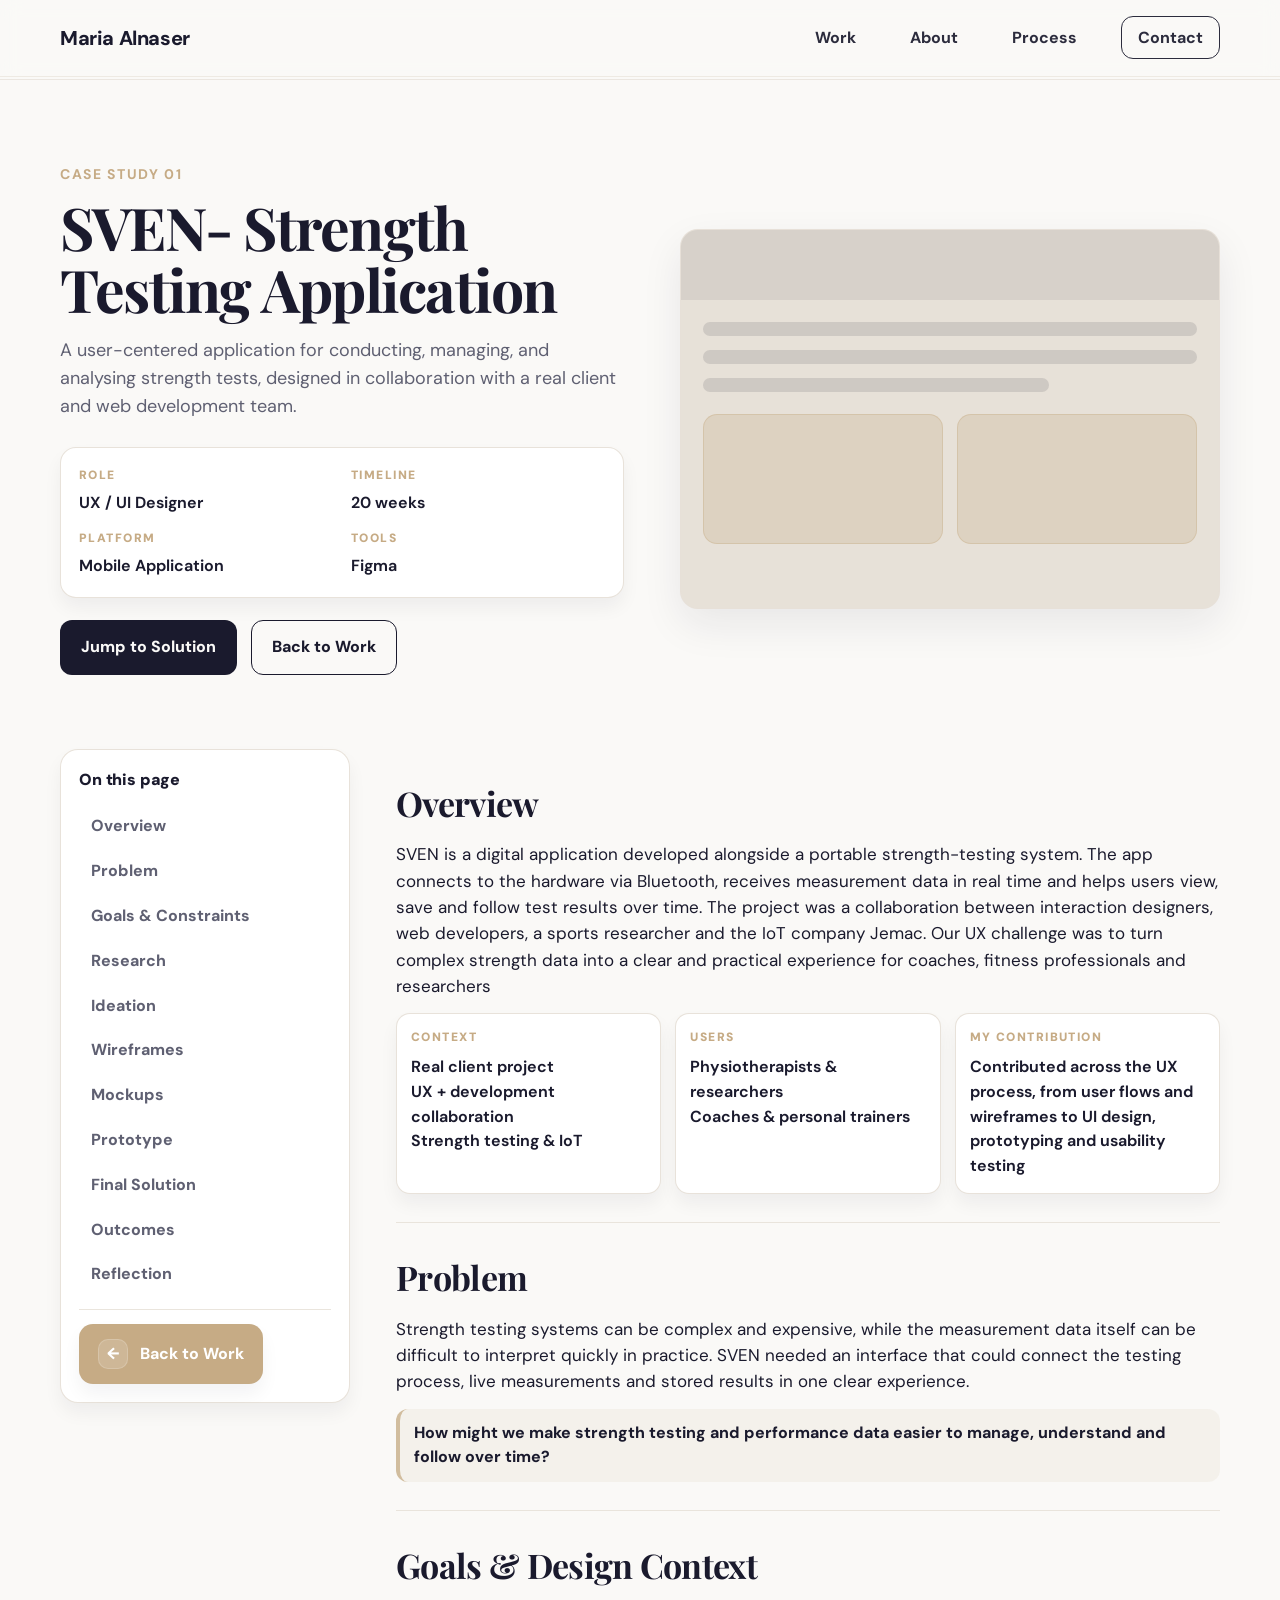
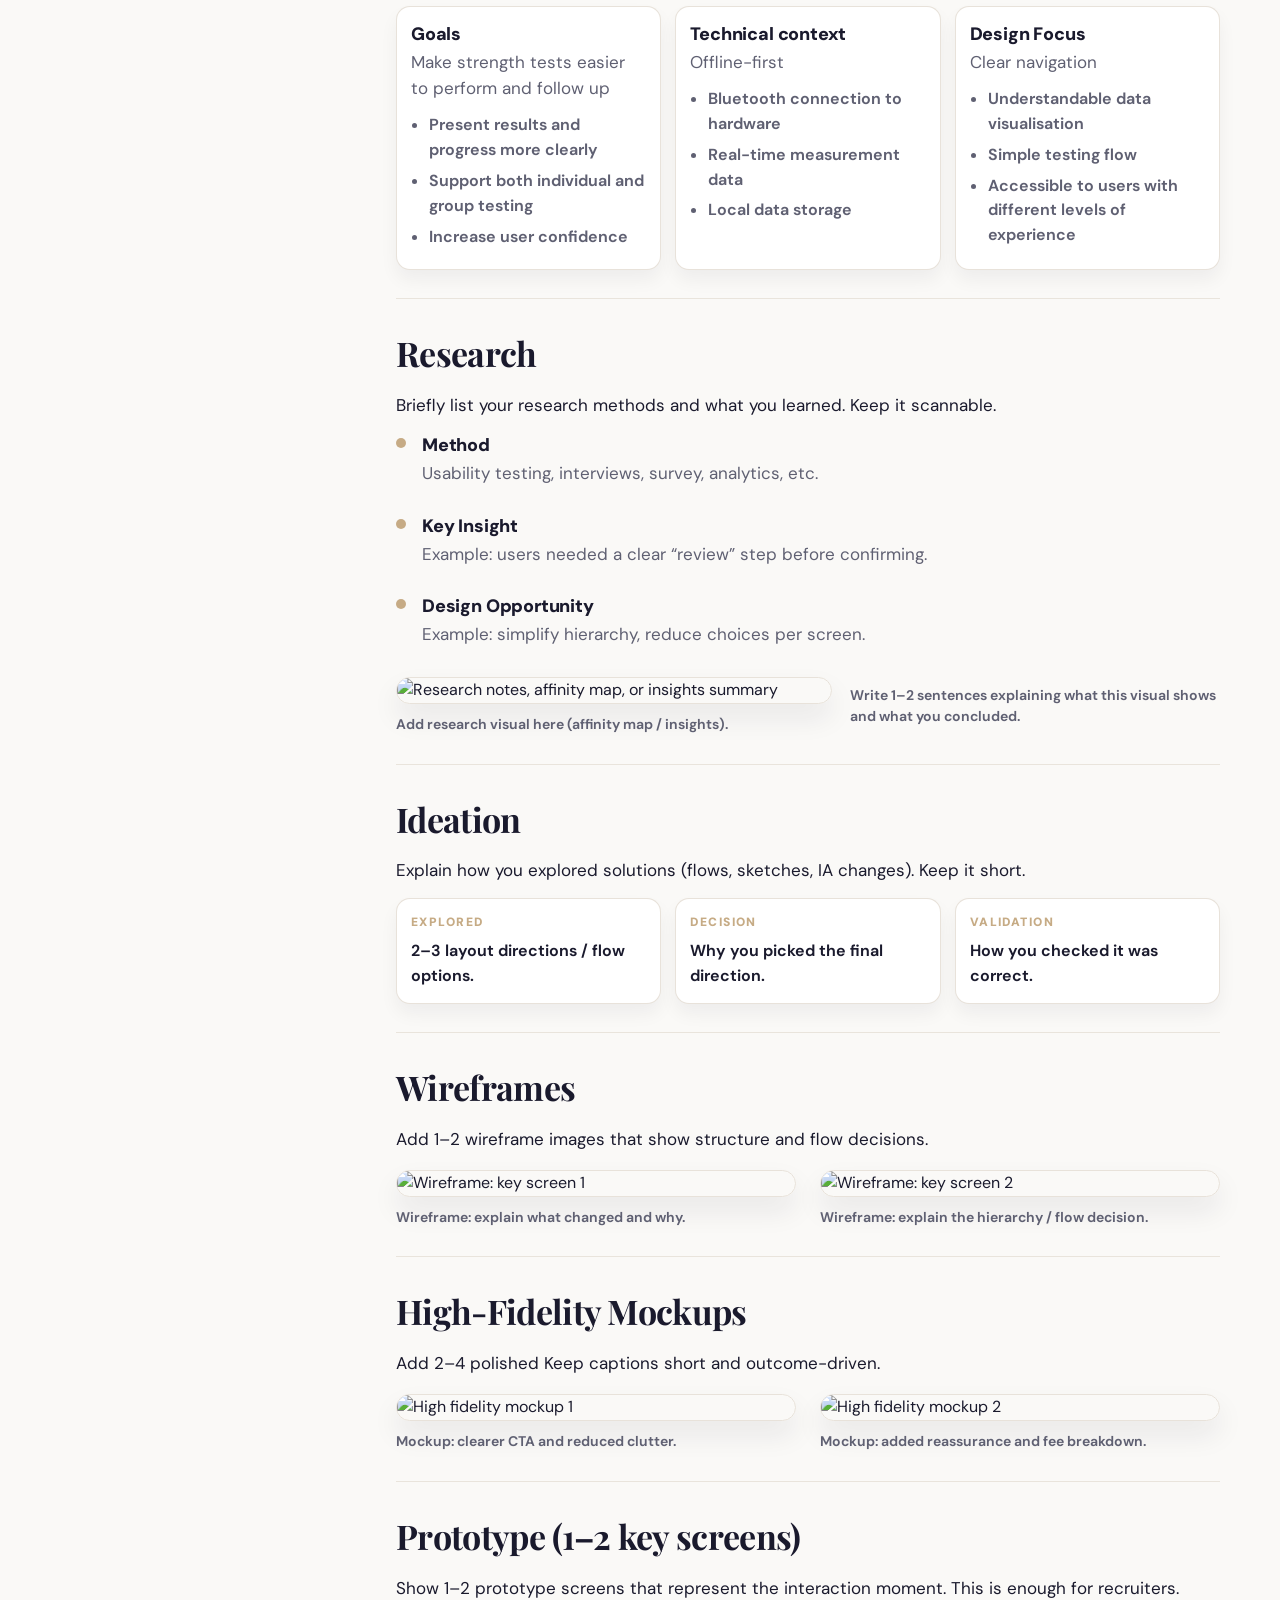
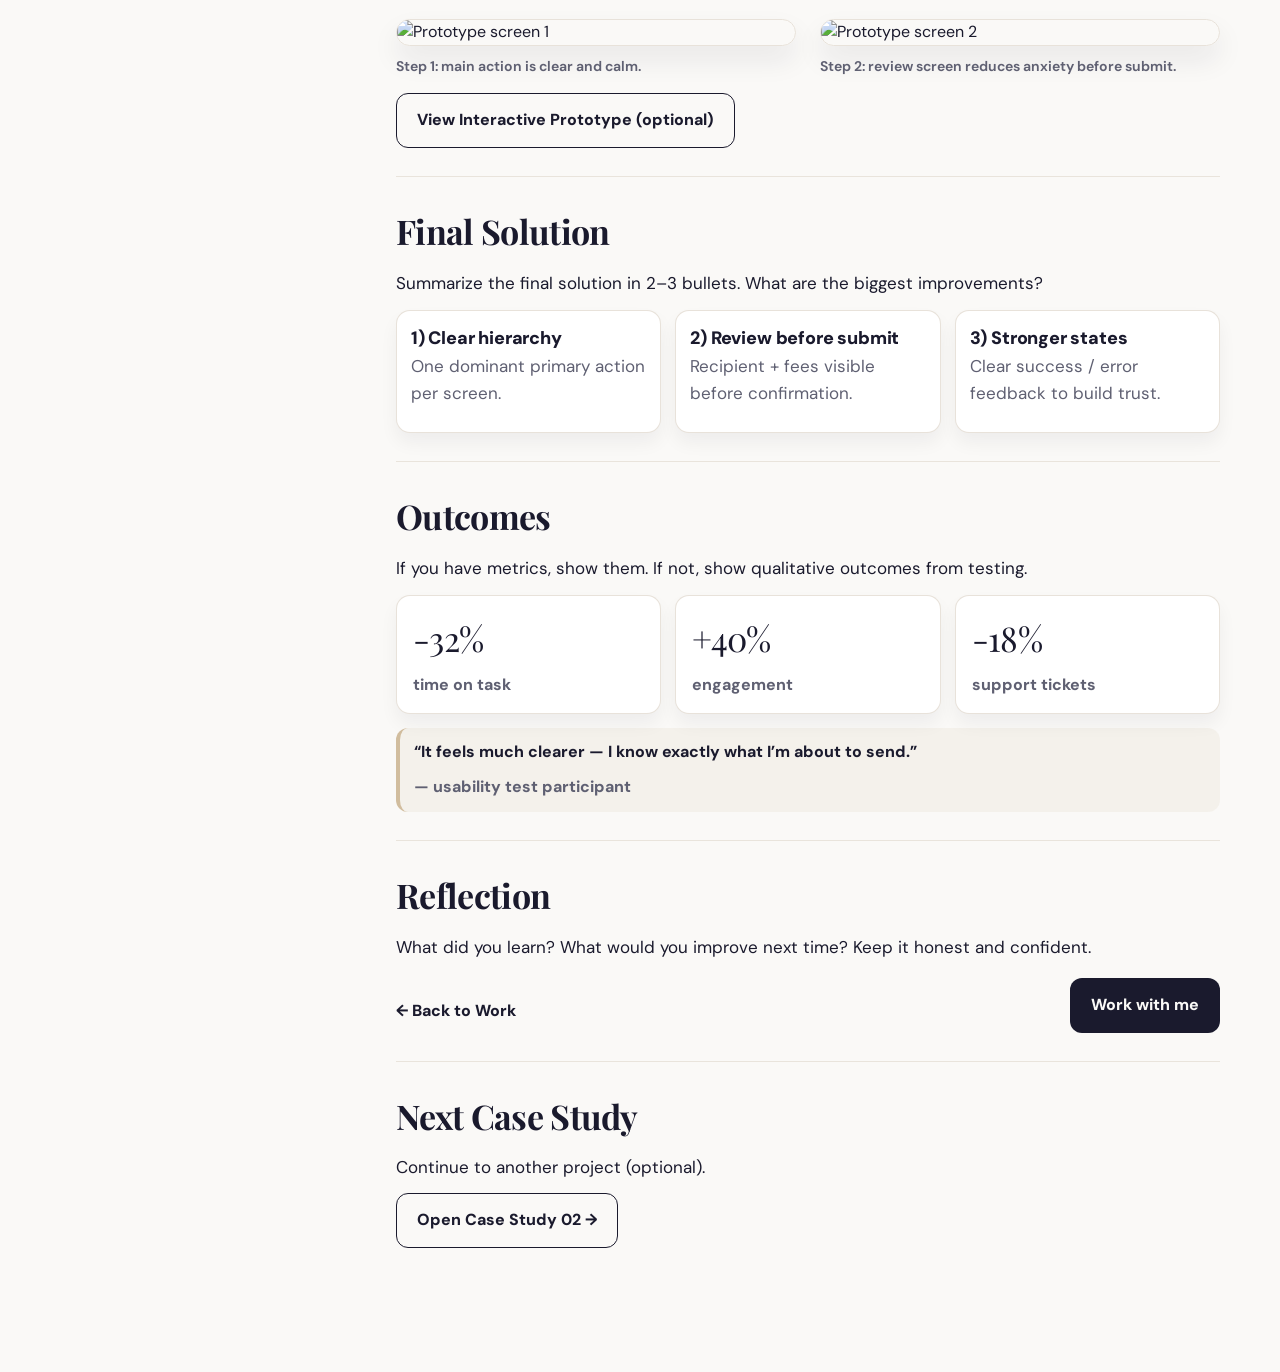
==== commit 0f0b2aa1: "Update case study" ====
--- a/casestudie1.html
+++ b/casestudie1.html
@@ -326,7 +326,7 @@
           <section class="cs-block" id="mockups" data-section>
             <h2 class="cs-h2">High-Fidelity Mockups</h2>
             <p class="cs-p">
-              Add 2–4 polished . Keep captions short and outcome-driven.
+              Add 2–4 polished Keep captions short and outcome-driven.
             </p>
 
             <div class="cs-image-grid">
